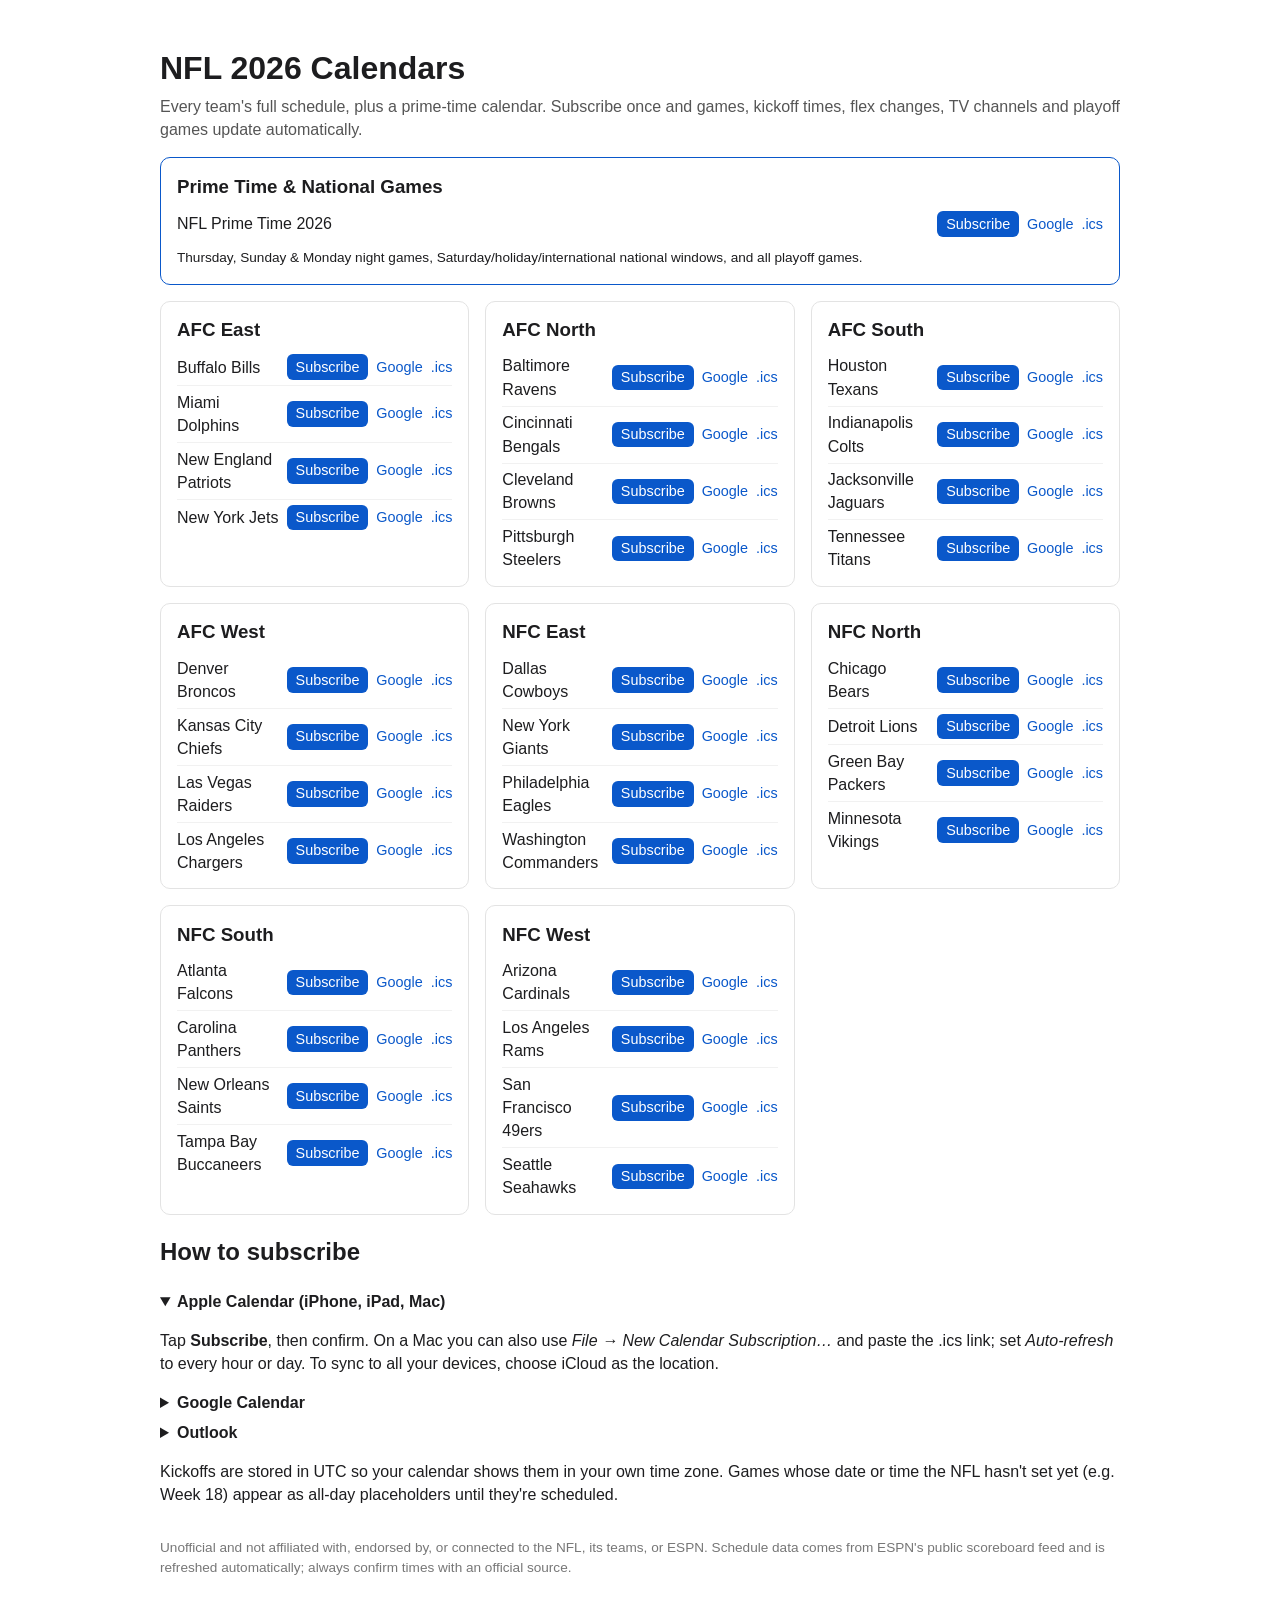
==== docs/index.html @ 564bccc1 "Add public NFL calendars served from GitHub Pages. Ship the ESPN-backed generator, daily Actions wor" ====
<!doctype html>
<html lang="en"><head><meta charset="utf-8">
<meta name="viewport" content="width=device-width,initial-scale=1">
<title>Calendars</title>
<meta http-equiv="refresh" content="0; url=football/">
</head><body>
<p><a href="football/">NFL calendars (all 32 teams + prime time) &rarr;</a></p>
</body></html>
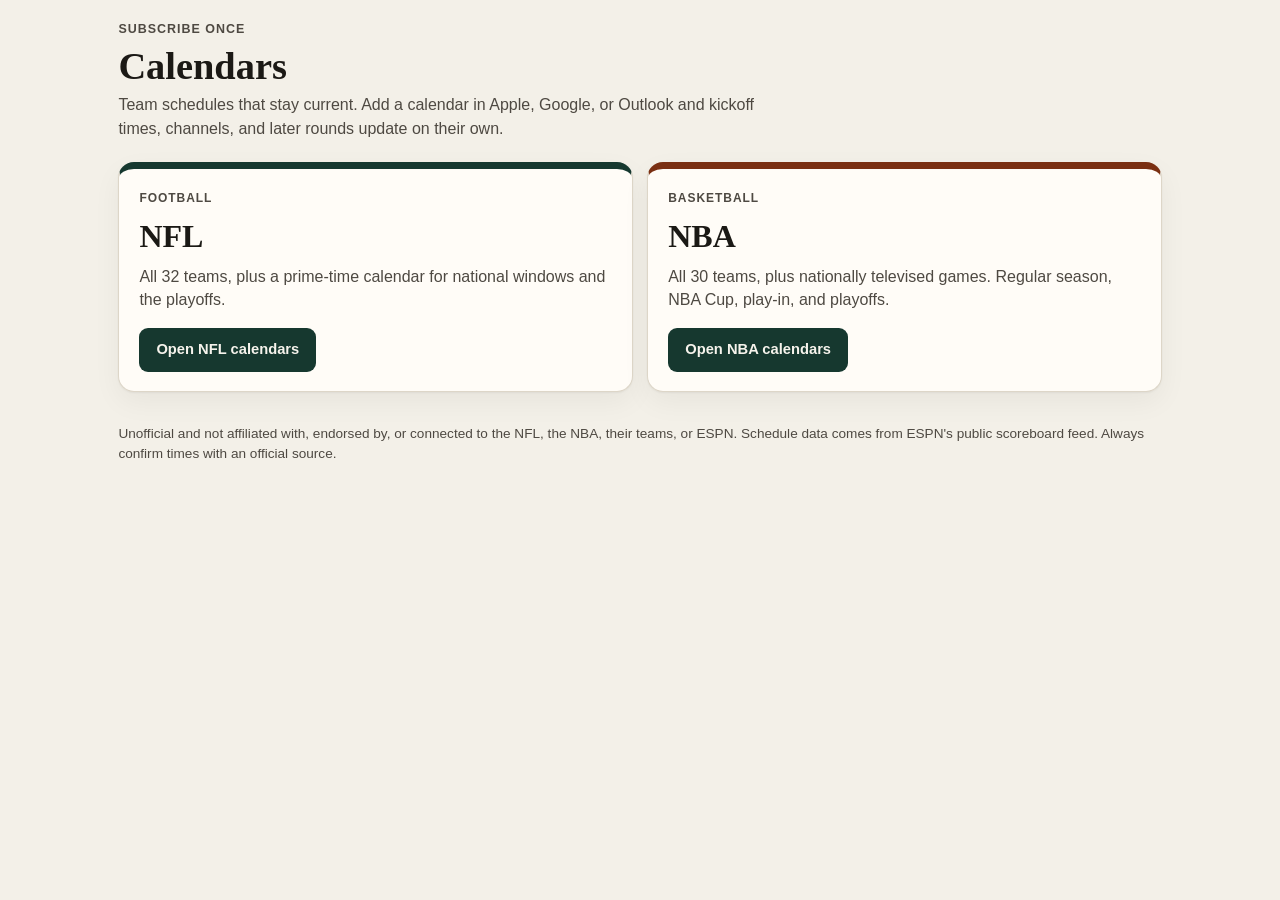
==== commit 131f5a89: "Add NBA calendars and restyle the subscribe pages. Basketball feeds come from ESPN's team schedules:" ====
--- a/docs/index.html
+++ b/docs/index.html
@@ -1,8 +1,40 @@
 <!doctype html>
-<html lang="en"><head><meta charset="utf-8">
-<meta name="viewport" content="width=device-width,initial-scale=1">
+<html lang="en">
+<head>
+<meta charset="utf-8">
+<meta name="viewport" content="width=device-width, initial-scale=1">
 <title>Calendars</title>
-<meta http-equiv="refresh" content="0; url=football/">
-</head><body>
-<p><a href="football/">NFL calendars (all 32 teams + prime time) &rarr;</a></p>
-</body></html>
+<meta name="description" content="Free, auto-updating NFL and NBA team calendars you can subscribe to in Apple, Google, or Outlook Calendar.">
+<link rel="stylesheet" href="assets/style.css">
+</head>
+<body>
+<div class="wrap">
+<header class="top" style="grid-template-columns: 1fr">
+  <div>
+    <p class="kicker">Subscribe once</p>
+    <h1>Calendars</h1>
+    <p class="lead">Team schedules that stay current. Add a calendar in Apple, Google, or Outlook and kickoff times, channels, and later rounds update on their own.</p>
+  </div>
+</header>
+<main>
+<div class="sport-grid">
+  <a class="sport" style="--team:#16382f" href="football/">
+    <p class="eyebrow">Football</p>
+    <h2>NFL</h2>
+    <p>All 32 teams, plus a prime-time calendar for national windows and the playoffs.</p>
+    <span class="btn">Open NFL calendars</span>
+  </a>
+  <a class="sport" style="--team:#7a2f12" href="basketball/">
+    <p class="eyebrow">Basketball</p>
+    <h2>NBA</h2>
+    <p>All 30 teams, plus nationally televised games. Regular season, NBA Cup, play-in, and playoffs.</p>
+    <span class="btn">Open NBA calendars</span>
+  </a>
+</div>
+</main>
+<footer>
+  <p>Unofficial and not affiliated with, endorsed by, or connected to the NFL, the NBA, their teams, or ESPN. Schedule data comes from ESPN's public scoreboard feed. Always confirm times with an official source.</p>
+</footer>
+</div>
+</body>
+</html>
--- a/docs/assets/style.css
+++ b/docs/assets/style.css
@@ -0,0 +1,307 @@
+/* Shared subscribe pages. No images; team color is an accent only. */
+
+:root {
+  color-scheme: light;
+  --bg: #f3f0e8;
+  --paper: #fffcf7;
+  --ink: #1b1915;
+  --muted: #4e4942;
+  --line: #ddd6c8;
+  --brand: #16382f;
+  --brand-ink: #f6f3ec;
+  --feature-muted: #d7e3dc;
+  --chip: #ebe4d8;
+  --focus: #0c5c48;
+  --shadow: 0 1px 2px rgba(27, 25, 21, 0.05), 0 10px 28px rgba(27, 25, 21, 0.05);
+  --sans: "Avenir Next", "Segoe UI", sans-serif;
+  --serif: "Iowan Old Style", "Palatino Linotype", Palatino, Georgia, serif;
+  --team: var(--brand);
+  --alt: var(--brand);
+  --swatch: var(--chip);
+  --on: var(--ink);
+}
+
+@media (prefers-color-scheme: dark) {
+  :root {
+    color-scheme: dark;
+    --bg: #121412;
+    --paper: #1c211e;
+    --ink: #f4f1ea;
+    --muted: #c8c2b6;
+    --line: #343b36;
+    --brand: #d7e6d8;
+    --brand-ink: #12211b;
+    --feature-muted: #2c4036;
+    --chip: #2a312c;
+    --focus: #9ad7b8;
+    --shadow: 0 1px 2px rgba(0, 0, 0, 0.35), 0 12px 32px rgba(0, 0, 0, 0.28);
+  }
+}
+
+* { box-sizing: border-box; }
+[hidden] { display: none !important; }
+
+body {
+  margin: 0;
+  background: var(--bg);
+  color: var(--ink);
+  font-family: var(--sans);
+  font-size: 1rem;
+  line-height: 1.45;
+}
+
+.skip {
+  position: absolute;
+  left: 0.75rem;
+  top: 0.75rem;
+  transform: translateY(-150%);
+  background: var(--paper);
+  color: var(--ink);
+  padding: 0.5rem 0.75rem;
+  border-radius: 8px;
+  z-index: 3;
+}
+.skip:focus { transform: none; }
+
+.wrap {
+  max-width: 1080px;
+  margin: 0 auto;
+  padding: 1.25rem 1.15rem 3rem;
+}
+
+a { color: inherit; }
+
+.kicker {
+  margin: 0 0 0.35rem;
+  font-size: 0.78rem;
+  font-weight: 700;
+  letter-spacing: 0.08em;
+  text-transform: uppercase;
+  color: var(--muted);
+}
+.kicker a { color: var(--brand); text-decoration: none; }
+.kicker a:hover { text-decoration: underline; }
+
+h1, h2, h3 { font-family: var(--serif); font-weight: 600; letter-spacing: 0; }
+h1 { margin: 0 0 0.35rem; font-size: clamp(1.8rem, 3vw, 2.4rem); line-height: 1.15; }
+.lead { margin: 0; color: var(--muted); max-width: 42rem; }
+
+.top {
+  display: grid;
+  grid-template-columns: minmax(0, 1fr) minmax(220px, 300px);
+  gap: 1.25rem 1.5rem;
+  align-items: end;
+  margin-bottom: 1.25rem;
+}
+
+.find label {
+  display: block;
+  margin-bottom: 0.35rem;
+  font-size: 0.78rem;
+  font-weight: 700;
+  letter-spacing: 0.06em;
+  text-transform: uppercase;
+  color: var(--muted);
+}
+.find input {
+  width: 100%;
+  min-height: 44px;
+  border: 1px solid var(--line);
+  border-radius: 10px;
+  background: var(--paper);
+  color: var(--ink);
+  padding: 0 0.8rem;
+  font: 1rem var(--sans);
+}
+
+.card {
+  background: var(--paper);
+  color: var(--ink);
+  border: 1px solid var(--line);
+  border-left: 6px solid var(--team, var(--brand));
+  border-radius: 12px;
+  box-shadow: var(--shadow);
+  padding: 0.85rem 0.9rem 0.9rem;
+  display: flex;
+  flex-direction: column;
+  gap: 0.75rem;
+}
+.card-main {
+  display: flex;
+  align-items: center;
+  gap: 0.75rem;
+  min-width: 0;
+}
+.abbr {
+  margin: 0;
+  flex: 0 0 auto;
+  min-width: 3.25rem;
+  height: 2.05rem;
+  padding: 0 0.4rem;
+  display: grid;
+  place-items: center;
+  border-radius: 7px;
+  background: var(--swatch, var(--chip));
+  color: var(--on, var(--ink));
+  font-weight: 700;
+  font-size: 0.82rem;
+  letter-spacing: 0.04em;
+  box-shadow: inset 0 -3px 0 var(--alt, transparent);
+}
+.card h3, .card h2 { margin: 0; font-size: 1.12rem; line-height: 1.2; }
+.eyebrow {
+  margin: 0 0 0.2rem;
+  font-family: var(--sans);
+  font-size: 0.75rem;
+  font-weight: 700;
+  letter-spacing: 0.08em;
+  text-transform: uppercase;
+  color: var(--feature-muted);
+}
+
+.card.feature {
+  display: grid;
+  grid-template-columns: minmax(0, 1.6fr) minmax(220px, 280px);
+  align-items: center;
+  gap: 1rem 1.25rem;
+  background: var(--brand);
+  color: var(--brand-ink);
+  border-color: transparent;
+  padding: 1.15rem 1.2rem;
+  margin-bottom: 0.4rem;
+}
+.card.feature p { margin: 0.35rem 0 0; color: var(--feature-muted); }
+.card.feature .actions { align-content: center; }
+
+.actions { display: flex; flex-wrap: wrap; gap: 0.45rem; }
+.btn {
+  appearance: none;
+  border: 1px solid var(--line);
+  background: transparent;
+  color: var(--ink);
+  border-radius: 9px;
+  min-height: 44px;
+  padding: 0.45rem 0.8rem;
+  font: 600 0.92rem/1.2 var(--sans);
+  text-decoration: none;
+  text-align: center;
+  cursor: pointer;
+  display: inline-flex;
+  align-items: center;
+  justify-content: center;
+  flex: 1 1 8.5rem;
+}
+.btn.primary {
+  background: var(--brand);
+  color: var(--brand-ink);
+  border-color: transparent;
+  flex-basis: 100%;
+}
+.card.feature .btn {
+  color: var(--brand-ink);
+  border-color: color-mix(in srgb, var(--brand-ink) 35%, transparent);
+  flex-basis: 100%;
+}
+.card.feature .btn.primary {
+  background: var(--brand-ink);
+  color: var(--brand);
+  border-color: transparent;
+}
+.btn:hover { filter: brightness(1.06); }
+.card.feature .btn:hover { filter: none; background: color-mix(in srgb, var(--brand-ink) 12%, transparent); }
+.card.feature .btn.primary:hover { filter: brightness(1.05); background: var(--brand-ink); }
+
+.grid {
+  display: grid;
+  grid-template-columns: repeat(auto-fill, minmax(250px, 1fr));
+  gap: 0.75rem;
+}
+.conference > .conf {
+  margin: 1.7rem 0 0.15rem;
+  font-size: 1.55rem;
+}
+.division > h2, .division > h3 {
+  margin: 1.15rem 0 0.55rem;
+  font-family: var(--sans);
+  font-size: 0.78rem;
+  font-weight: 700;
+  letter-spacing: 0.08em;
+  text-transform: uppercase;
+  color: var(--muted);
+}
+.empty { color: var(--muted); }
+
+.howto { margin-top: 2rem; }
+.howto > h2 { margin-bottom: 0.6rem; font-size: 1.45rem; }
+details {
+  background: var(--paper);
+  border: 1px solid var(--line);
+  border-radius: 10px;
+  padding: 0.15rem 0.95rem;
+  margin: 0.45rem 0;
+}
+summary {
+  cursor: pointer;
+  min-height: 44px;
+  display: flex;
+  align-items: center;
+  font-weight: 700;
+}
+details p { margin: 0.2rem 0 0.8rem; color: var(--muted); }
+details p strong, details p b { color: var(--ink); }
+
+footer {
+  margin-top: 2rem;
+  color: var(--muted);
+  font-size: 0.85rem;
+}
+footer p { margin: 0; }
+
+.sport-grid {
+  display: grid;
+  grid-template-columns: 1fr 1fr;
+  gap: 0.9rem;
+  margin-top: 1.4rem;
+}
+a.sport {
+  display: flex;
+  flex-direction: column;
+  gap: 0.35rem;
+  min-height: 230px;
+  padding: 1.3rem 1.25rem 1.2rem;
+  text-decoration: none;
+  color: var(--ink);
+  background: var(--paper);
+  border: 1px solid var(--line);
+  border-top: 7px solid var(--team, var(--brand));
+  border-radius: 16px;
+  box-shadow: var(--shadow);
+}
+a.sport:hover { border-color: var(--team, var(--brand)); }
+a.sport .eyebrow { color: var(--muted); }
+a.sport h2 { margin: 0; font-size: 2rem; }
+a.sport p { margin: 0; color: var(--muted); }
+a.sport .btn {
+  margin-top: auto;
+  align-self: flex-start;
+  flex: 0 0 auto;
+  background: var(--brand);
+  color: var(--brand-ink);
+  border-color: transparent;
+  padding-inline: 1rem;
+}
+
+:focus-visible {
+  outline: 3px solid var(--focus);
+  outline-offset: 2px;
+}
+
+@media (max-width: 720px) {
+  .top, .card.feature, .sport-grid { grid-template-columns: 1fr; }
+  .wrap { padding-inline: 0.9rem; }
+  a.sport { min-height: 0; }
+}
+
+@media (prefers-reduced-motion: reduce) {
+  * { scroll-behavior: auto; }
+}
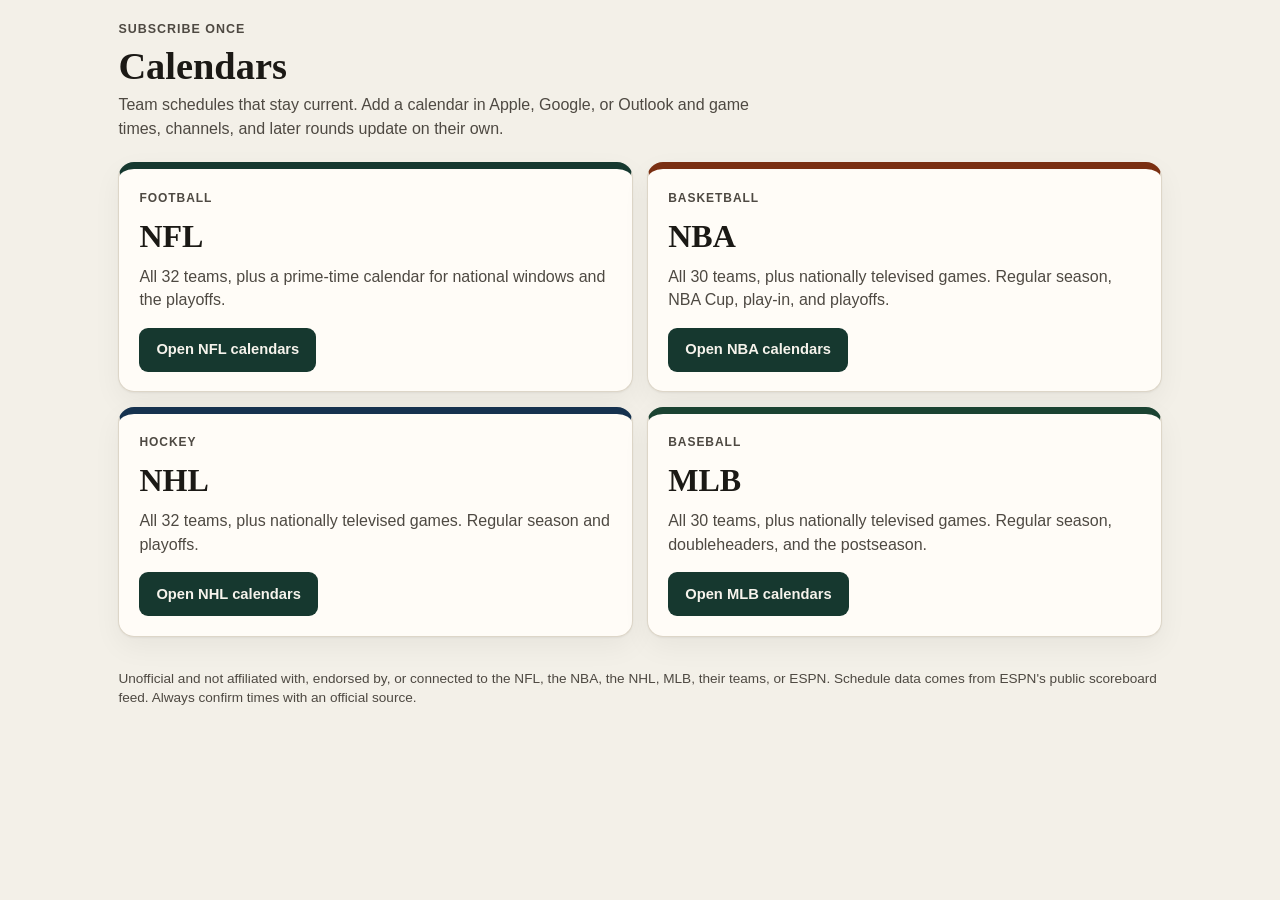
==== commit 299dcb3a: "Add NHL and MLB team calendars. Publish one ESPN-backed calendar per club, plus a national TV feed f" ====
--- a/docs/index.html
+++ b/docs/index.html
@@ -4,7 +4,7 @@
 <meta charset="utf-8">
 <meta name="viewport" content="width=device-width, initial-scale=1">
 <title>Calendars</title>
-<meta name="description" content="Free, auto-updating NFL and NBA team calendars you can subscribe to in Apple, Google, or Outlook Calendar.">
+<meta name="description" content="Free, auto-updating NFL, NBA, NHL, and MLB team calendars you can subscribe to in Apple, Google, or Outlook Calendar.">
 <link rel="stylesheet" href="assets/style.css">
 </head>
 <body>
@@ -13,7 +13,7 @@
   <div>
     <p class="kicker">Subscribe once</p>
     <h1>Calendars</h1>
-    <p class="lead">Team schedules that stay current. Add a calendar in Apple, Google, or Outlook and kickoff times, channels, and later rounds update on their own.</p>
+    <p class="lead">Team schedules that stay current. Add a calendar in Apple, Google, or Outlook and game times, channels, and later rounds update on their own.</p>
   </div>
 </header>
 <main>
@@ -30,10 +30,22 @@
     <p>All 30 teams, plus nationally televised games. Regular season, NBA Cup, play-in, and playoffs.</p>
     <span class="btn">Open NBA calendars</span>
   </a>
+  <a class="sport" style="--team:#16324f" href="hockey/">
+    <p class="eyebrow">Hockey</p>
+    <h2>NHL</h2>
+    <p>All 32 teams, plus nationally televised games. Regular season and playoffs.</p>
+    <span class="btn">Open NHL calendars</span>
+  </a>
+  <a class="sport" style="--team:#1b4332" href="baseball/">
+    <p class="eyebrow">Baseball</p>
+    <h2>MLB</h2>
+    <p>All 30 teams, plus nationally televised games. Regular season, doubleheaders, and the postseason.</p>
+    <span class="btn">Open MLB calendars</span>
+  </a>
 </div>
 </main>
 <footer>
-  <p>Unofficial and not affiliated with, endorsed by, or connected to the NFL, the NBA, their teams, or ESPN. Schedule data comes from ESPN's public scoreboard feed. Always confirm times with an official source.</p>
+  <p>Unofficial and not affiliated with, endorsed by, or connected to the NFL, the NBA, the NHL, MLB, their teams, or ESPN. Schedule data comes from ESPN's public scoreboard feed. Always confirm times with an official source.</p>
 </footer>
 </div>
 </body>
